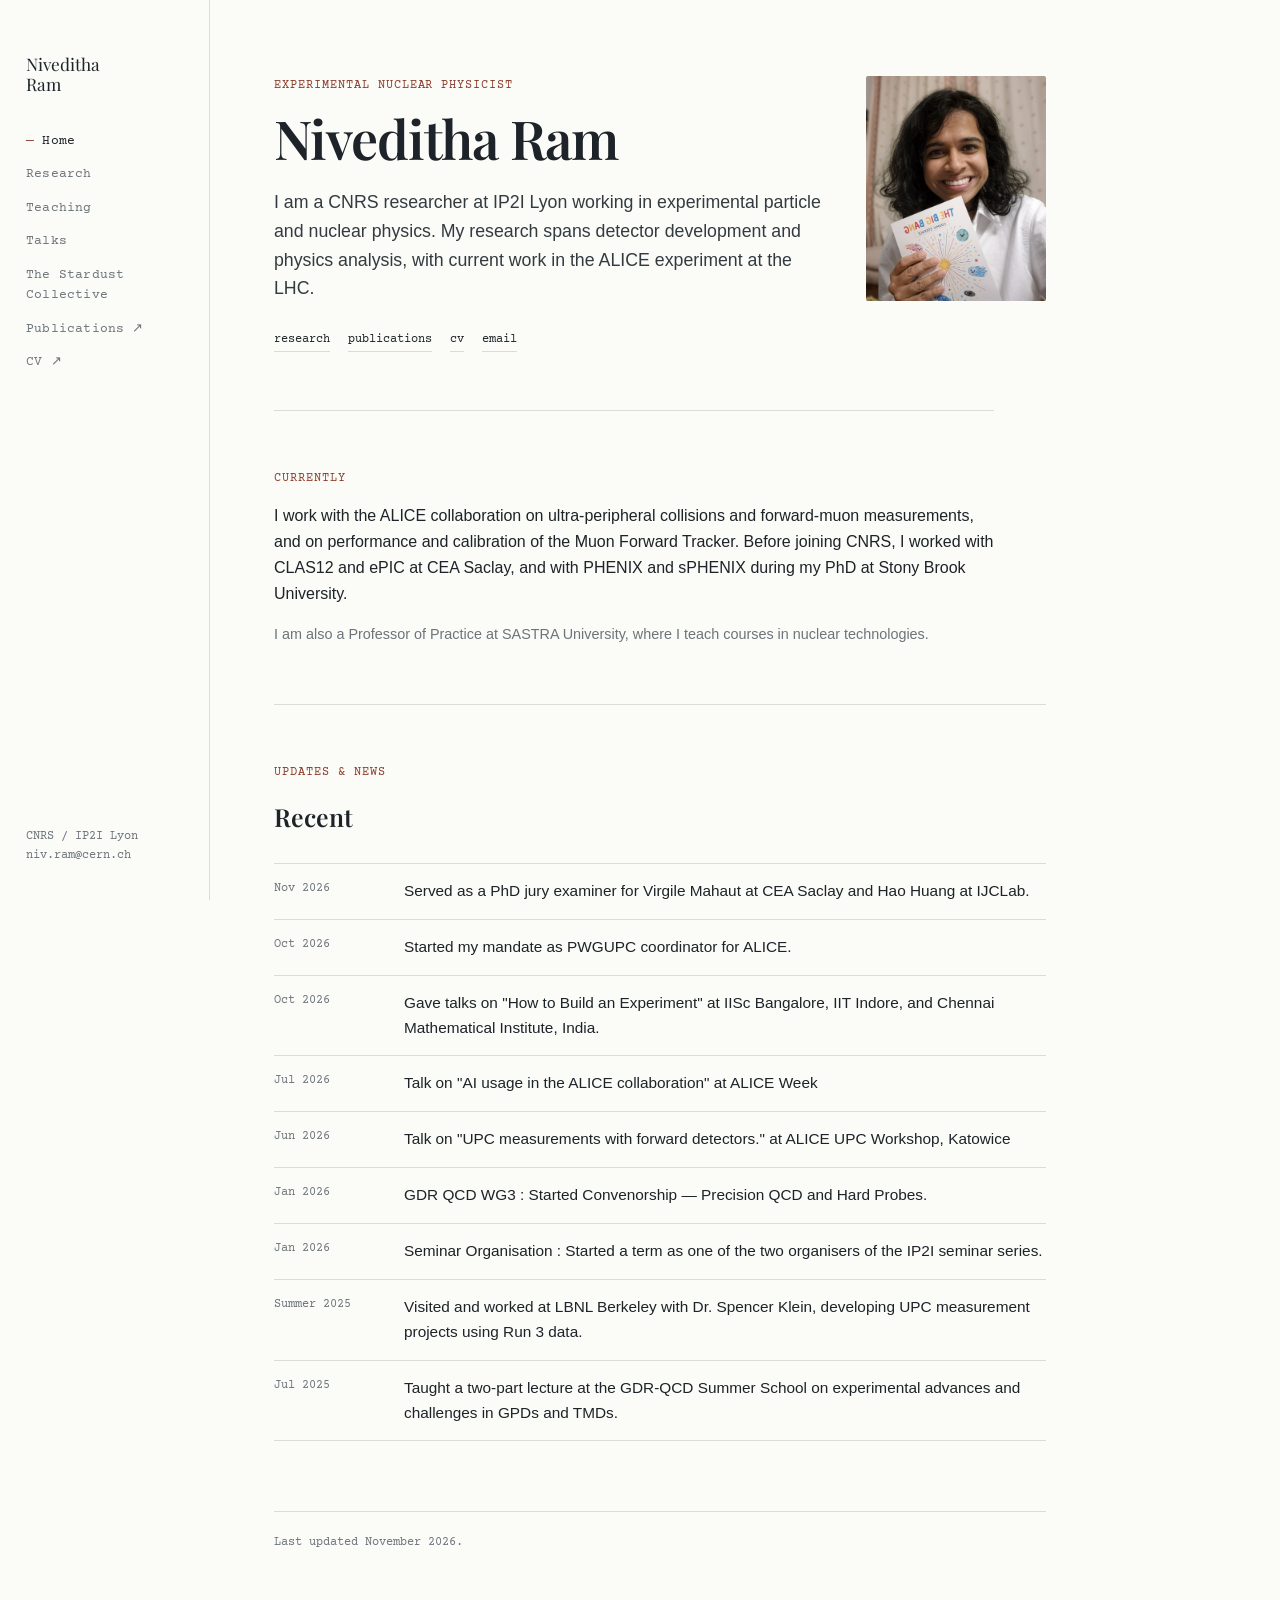
==== index.html @ 32805d79 "Add October 2026 ALICE PWGUPC coordinator mandate" ====
<!doctype html>
<html lang="en">
<head>
  <meta charset="utf-8">
  <meta name="viewport" content="width=device-width,initial-scale=1">
  <meta name="description" content="Niveditha Ram — experimental nuclear physicist at CNRS/IP2I Lyon.">
  <title>Niveditha Ram</title>
  <link rel="stylesheet" href="style.css">
</head>

<body>
<div class="layout">

  <aside class="sidebar">
    <a class="site-name" href="index.html">Niveditha<br>Ram</a>

    <nav class="nav" aria-label="Main navigation">
      <a class="active" href="index.html">Home</a>
      <a href="research.html">Research</a>
      <a href="teaching.html">Teaching</a>
      <a href="talks.html">Talks</a>
      <a href="stardust.html">The Stardust Collective</a>
      <a href="https://inspirehep.net/authors/1883829" target="_blank" rel="noopener">Publications ↗</a>
      <a href="assets/Niveditha_Ramasubramanian_CV.pdf">CV ↗</a>
    </nav>

    <div class="sidebar-foot">
      CNRS / IP2I Lyon<br>
      niv.ram@cern.ch
    </div>
  </aside>

  <main>

    <section class="intro-grid">
      <div>
        <div class="eyebrow">Experimental Nuclear Physicist</div>

        <h1>Niveditha Ram</h1>

        <p class="lede">
          I am a CNRS researcher at IP2I Lyon working in experimental particle and nuclear physics.
          My research spans detector development and physics analysis, with current work in the ALICE
          experiment at the LHC.
        </p>

        <div class="quicklinks">
          <a href="research.html">research</a>
          <a href="https://inspirehep.net/authors/1883829" target="_blank" rel="noopener">publications</a>
          <a href="assets/Niveditha_Ramasubramanian_CV.pdf">cv</a>
          <a href="mailto:niv.ram@cern.ch">email</a>
        </div>
      </div>

      <figure class="portrait">
        <img
          src="assets/profile.jpg"
          alt="Portrait of Niveditha Ram"
          onerror="this.parentElement.style.display='none'"
        >
      </figure>
    </section>


    <section class="section prose">
      <div class="eyebrow">Currently</div>

      <p>
        I work with the ALICE collaboration on ultra-peripheral collisions and forward-muon
        measurements, and on performance and calibration of the Muon Forward Tracker.
        Before joining CNRS, I worked with CLAS12 and ePIC at CEA Saclay, and with PHENIX
        and sPHENIX during my PhD at Stony Brook University.
      </p>

      <p class="small">
        I am also a Professor of Practice at SASTRA University, where I teach courses in
        nuclear technologies.
      </p>
    </section>


    <section class="section" id="news">
      <div class="eyebrow">Updates &amp; news</div>

      <h2>Recent</h2>

      <div class="news">

        <div class="news-row">
          <div class="news-date">Nov 2026</div>
          <div class="news-copy">
            Served as a PhD jury examiner for Virgile Mahaut at CEA Saclay
            and Hao Huang at IJCLab.
          </div>
        </div>

        <div class="news-row">
          <div class="news-date">Oct 2026</div>
          <div class="news-copy">
            Started my mandate as PWGUPC coordinator for ALICE.
          </div>
        </div>

        <div class="news-row">
          <div class="news-date">Oct 2026</div>
          <div class="news-copy">
            Gave talks on "How to Build an Experiment" at IISc Bangalore, IIT Indore,
            and Chennai Mathematical Institute, India.
          </div>
        </div>

        <div class="news-row">
          <div class="news-date">Jul 2026</div>
          <div class="news-copy">
            Talk on "AI usage in the ALICE collaboration" at ALICE Week
          </div>
        </div>

        <div class="news-row">
          <div class="news-date">Jun 2026</div>
          <div class="news-copy">
            Talk on "UPC measurements with forward detectors." at ALICE UPC Workshop, Katowice 
          </div>
        </div>

        <div class="news-row">
          <div class="news-date">Jan 2026</div>
          <div class="news-copy">
           GDR QCD WG3 : Started Convenorship — Precision QCD and Hard Probes.
          </div>
        </div>

        <div class="news-row">
          <div class="news-date">Jan 2026</div>
          <div class="news-copy">
         Seminar Organisation : Started a term as one of the two organisers of the IP2I seminar series.
          </div>
        </div>

        <div class="news-row">
          <div class="news-date">Summer 2025</div>
          <div class="news-copy">
       Visited and worked at LBNL Berkeley with Dr. Spencer Klein, developing UPC measurement projects using Run 3 data.
          </div>
        </div>

        <div class="news-row">
          <div class="news-date">Jul 2025</div>
          <div class="news-copy">
            Taught a two-part lecture at the GDR-QCD Summer School on experimental advances
            and challenges in GPDs and TMDs.
          </div>
        </div>

      </div>
    </section>


    <div class="footer">
      Last updated November 2026.
    </div>

  </main>
</div>
</body>
</html>
---- style.css ----
@import url('https://fonts.googleapis.com/css2?family=Courier+Prime:wght@400;700&family=Playfair+Display:wght@500;600&display=swap');

:root{
  --bg:#fbfbf8;
  --ink:#1d2328;
  --muted:#6d747a;
  --line:#d9dcd9;
  --accent:#8c3f2f;
  --soft:#f1f1ed;
  --ongoing:#355f55;
  --completed:#747a7d;
  --discontinued:#8c3f2f;
  --superseded:#8a7652;
  --installed:#355f55;
  --published:#4e5f7a;
}
*{box-sizing:border-box}
html{scroll-behavior:smooth}
body{margin:0;background:var(--bg);color:var(--ink);font-family:Arial,Helvetica,sans-serif;font-size:16px;line-height:1.62}
a{color:var(--ink);text-decoration-thickness:1px;text-underline-offset:3px}
a:hover{color:var(--accent)}
.layout{min-height:100vh;display:grid;grid-template-columns:210px minmax(0,1fr)}
.sidebar{position:fixed;inset:0 auto 0 0;width:210px;padding:54px 26px 34px;border-right:1px solid var(--line);display:flex;flex-direction:column;background:var(--bg)}
.site-name{font-family:'Playfair Display',serif;font-size:1.08rem;line-height:1.15;text-decoration:none;margin-bottom:34px}
.nav{display:flex;flex-direction:column;gap:7px}.nav a{font-family:'Courier Prime',monospace;font-size:.79rem;letter-spacing:.015em;text-decoration:none;color:var(--muted);padding:3px 0}.nav a:hover,.nav a.active{color:var(--ink)}.nav a.active::before{content:'— ';color:var(--accent)}
.sidebar-foot{margin-top:auto;font-family:'Courier Prime',monospace;font-size:.73rem;color:var(--muted)}
main{grid-column:2;max-width:900px;width:100%;padding:76px 64px 70px}
.eyebrow{font-family:'Courier Prime',monospace;font-size:.76rem;text-transform:uppercase;letter-spacing:.08em;color:var(--accent);margin-bottom:14px}
h1,h2,h3{font-family:'Playfair Display',serif;font-weight:600;margin:0;color:var(--ink)}
h1{font-size:clamp(2.05rem,4.2vw,3.45rem);line-height:1.05;letter-spacing:-.02em}
h2{font-size:1.55rem;margin-bottom:16px}h3{font-size:1.08rem}
.lede{font-size:1.11rem;max-width:690px;color:#333b40;margin:22px 0 0}
.intro-grid{display:grid;grid-template-columns:minmax(0,1fr) 180px;gap:42px;align-items:start}.portrait{width:180px;margin:0}.portrait img{width:100%;height:auto;display:block;border-radius:2px}.portrait figcaption{font-family:'Courier Prime',monospace;font-size:.68rem;color:var(--muted);margin-top:6px}
.quicklinks{display:flex;gap:18px;flex-wrap:wrap;margin-top:26px;font-family:'Courier Prime',monospace;font-size:.78rem}.quicklinks a{text-decoration:none;border-bottom:1px solid var(--line);padding-bottom:2px}
.section{padding-top:58px;margin-top:58px;border-top:1px solid var(--line)}
.prose{max-width:720px}.prose p{margin:0 0 16px}.small{font-size:.9rem;color:var(--muted)}
.news{margin-top:26px}.news-row{display:grid;grid-template-columns:110px 1fr;gap:20px;padding:15px 0;border-top:1px solid var(--line)}.news-row:last-child{border-bottom:1px solid var(--line)}.news-date{font-family:'Courier Prime',monospace;font-size:.76rem;color:var(--muted)}.news-copy{font-size:.96rem}.news-copy strong{font-weight:600}
.page-header{max-width:760px;margin-bottom:48px}.page-header p{color:var(--muted);max-width:650px;margin-top:15px}
.project{padding:25px 0 27px;border-top:1px solid var(--line)}.project:last-child{border-bottom:1px solid var(--line)}.project-top{display:flex;justify-content:space-between;gap:20px;align-items:baseline}.project h3{font-size:1.15rem}.project p{max-width:710px;margin:10px 0 12px}.meta{display:flex;gap:8px;flex-wrap:wrap;font-family:'Courier Prime',monospace;font-size:.7rem;text-transform:uppercase;letter-spacing:.035em}.tag{padding:2px 7px;border:1px solid var(--line);border-radius:2px;color:var(--muted)}.status{font-weight:700}.status.ongoing{color:var(--ongoing)}.status.complete{color:var(--complete)}.status.discontinued{color:var(--discontinued)}
.group-title{font-family:'Courier Prime',monospace;font-size:.78rem;text-transform:uppercase;letter-spacing:.08em;color:var(--accent);margin:50px 0 8px}.group-title:first-of-type{margin-top:0}
.teach-item,.talk-row{padding:20px 0;border-top:1px solid var(--line)}.teach-item:last-child,.talk-row:last-child{border-bottom:1px solid var(--line)}.teach-item h3{margin-bottom:4px}.teach-meta,.talk-meta{font-family:'Courier Prime',monospace;font-size:.74rem;color:var(--muted)}.teach-item p{max-width:710px;margin:9px 0 0}.talk-row{display:grid;grid-template-columns:95px 1fr;gap:20px}.talk-title{font-weight:600}.talk-place{color:var(--muted);font-size:.92rem;margin-top:2px}
.stardust-note{max-width:700px}.stardust-link{display:inline-block;margin-top:14px;font-family:'Courier Prime',monospace;font-size:.8rem}
.footer{margin-top:70px;padding-top:22px;border-top:1px solid var(--line);font-family:'Courier Prime',monospace;font-size:.72rem;color:var(--muted)}
@media(max-width:760px){.layout{display:block}.sidebar{position:static;width:auto;height:auto;border-right:0;border-bottom:1px solid var(--line);padding:22px 20px 17px}.site-name{margin-bottom:15px}.nav{flex-direction:row;gap:15px;overflow-x:auto;white-space:nowrap;padding-bottom:2px}.sidebar-foot{display:none}main{padding:42px 22px 55px;max-width:none}.intro-grid{grid-template-columns:1fr}.portrait{width:145px;order:-1}.news-row,.talk-row{grid-template-columns:1fr;gap:4px}.project-top{display:block}.project-top .meta{margin-top:8px}}
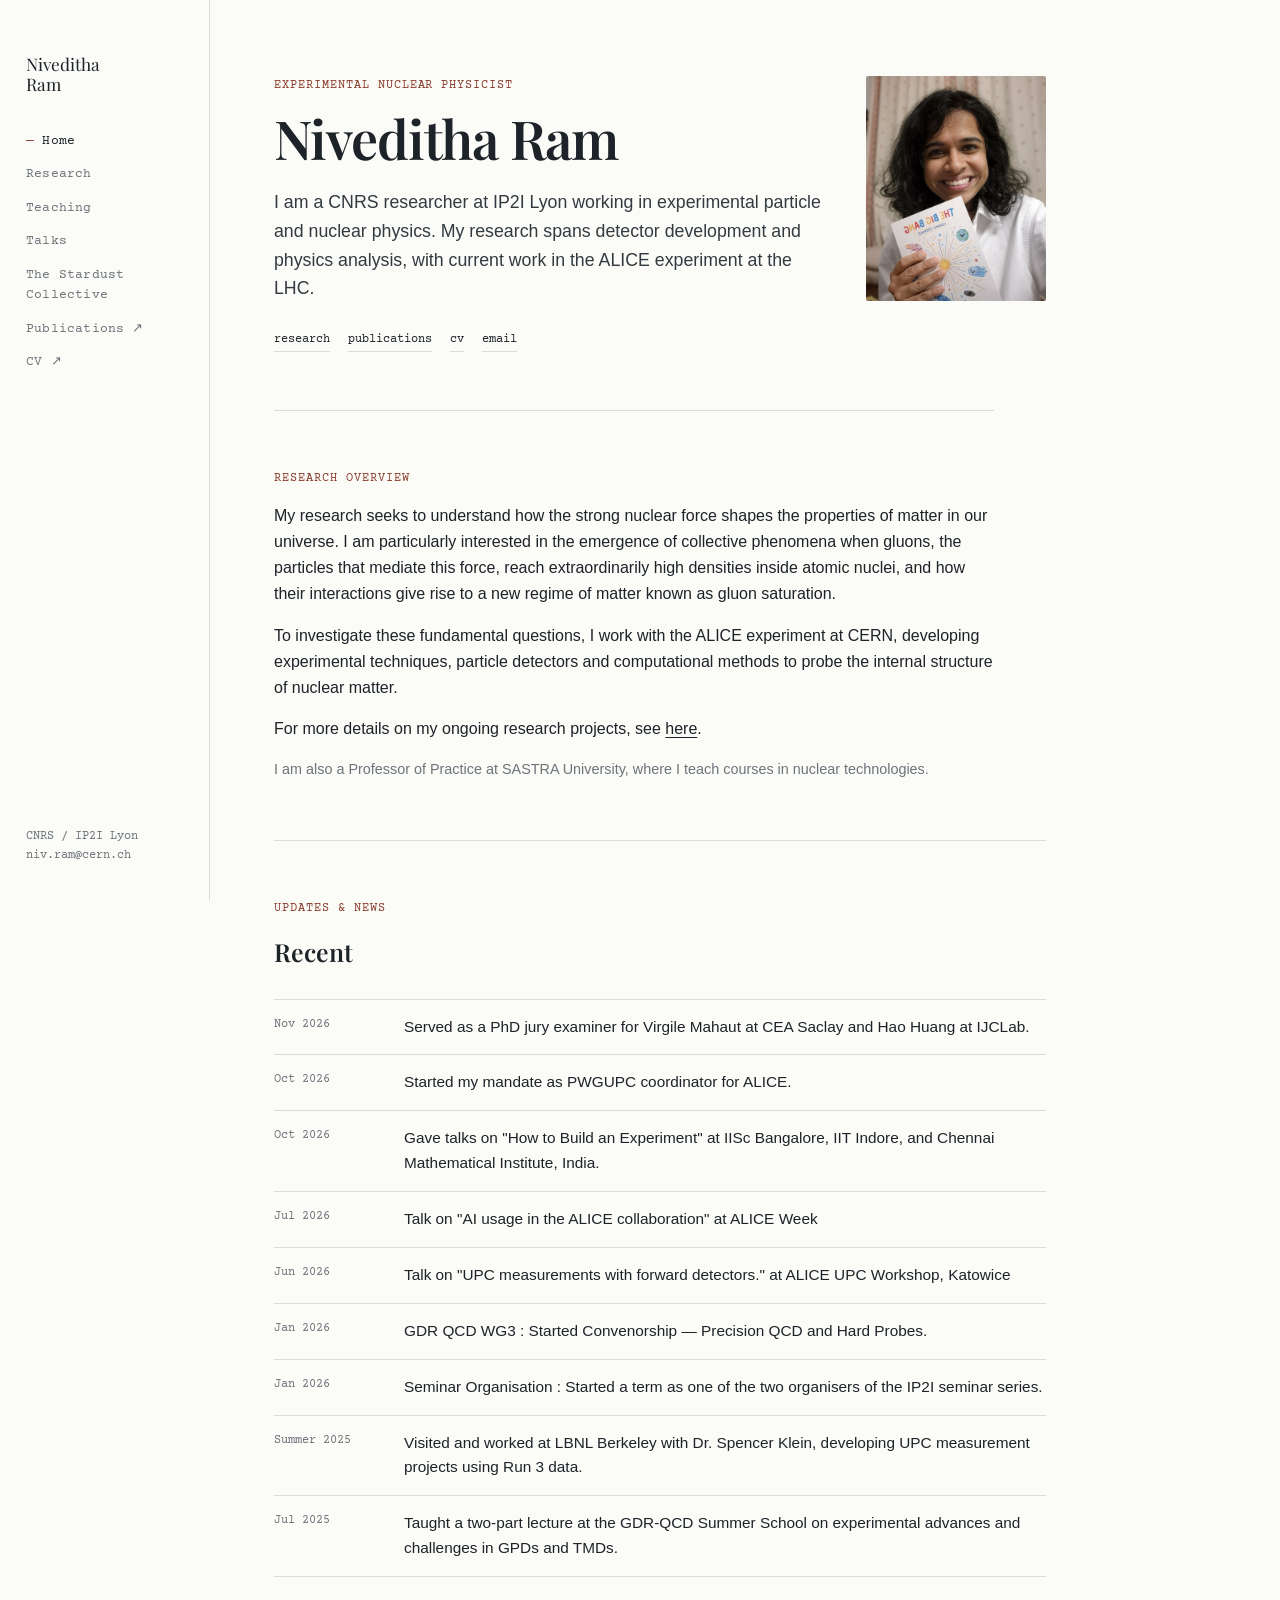
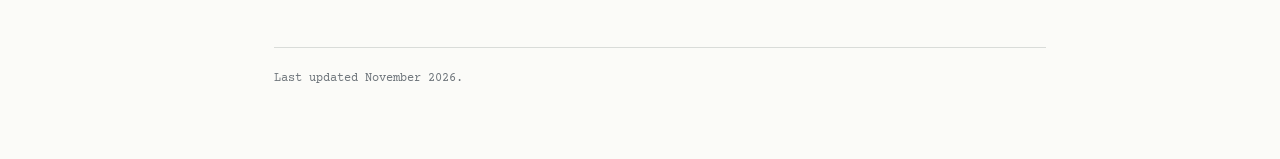
==== commit 5a169675: "Replace homepage Currently section with supplied research overview" ====
--- a/index.html
+++ b/index.html
@@ -63,13 +63,24 @@
 
 
     <section class="section prose">
-      <div class="eyebrow">Currently</div>
+      <div class="eyebrow">Research overview</div>
 
       <p>
-        I work with the ALICE collaboration on ultra-peripheral collisions and forward-muon
-        measurements, and on performance and calibration of the Muon Forward Tracker.
-        Before joining CNRS, I worked with CLAS12 and ePIC at CEA Saclay, and with PHENIX
-        and sPHENIX during my PhD at Stony Brook University.
+        My research seeks to understand how the strong nuclear force shapes the properties of
+        matter in our universe. I am particularly interested in the emergence of collective
+        phenomena when gluons, the particles that mediate this force, reach extraordinarily
+        high densities inside atomic nuclei, and how their interactions give rise to a new
+        regime of matter known as gluon saturation.
+      </p>
+
+      <p>
+        To investigate these fundamental questions, I work with the ALICE experiment at CERN,
+        developing experimental techniques, particle detectors and computational methods to
+        probe the internal structure of nuclear matter.
+      </p>
+
+      <p>
+        For more details on my ongoing research projects, see <a href="research.html">here</a>.
       </p>
 
       <p class="small">
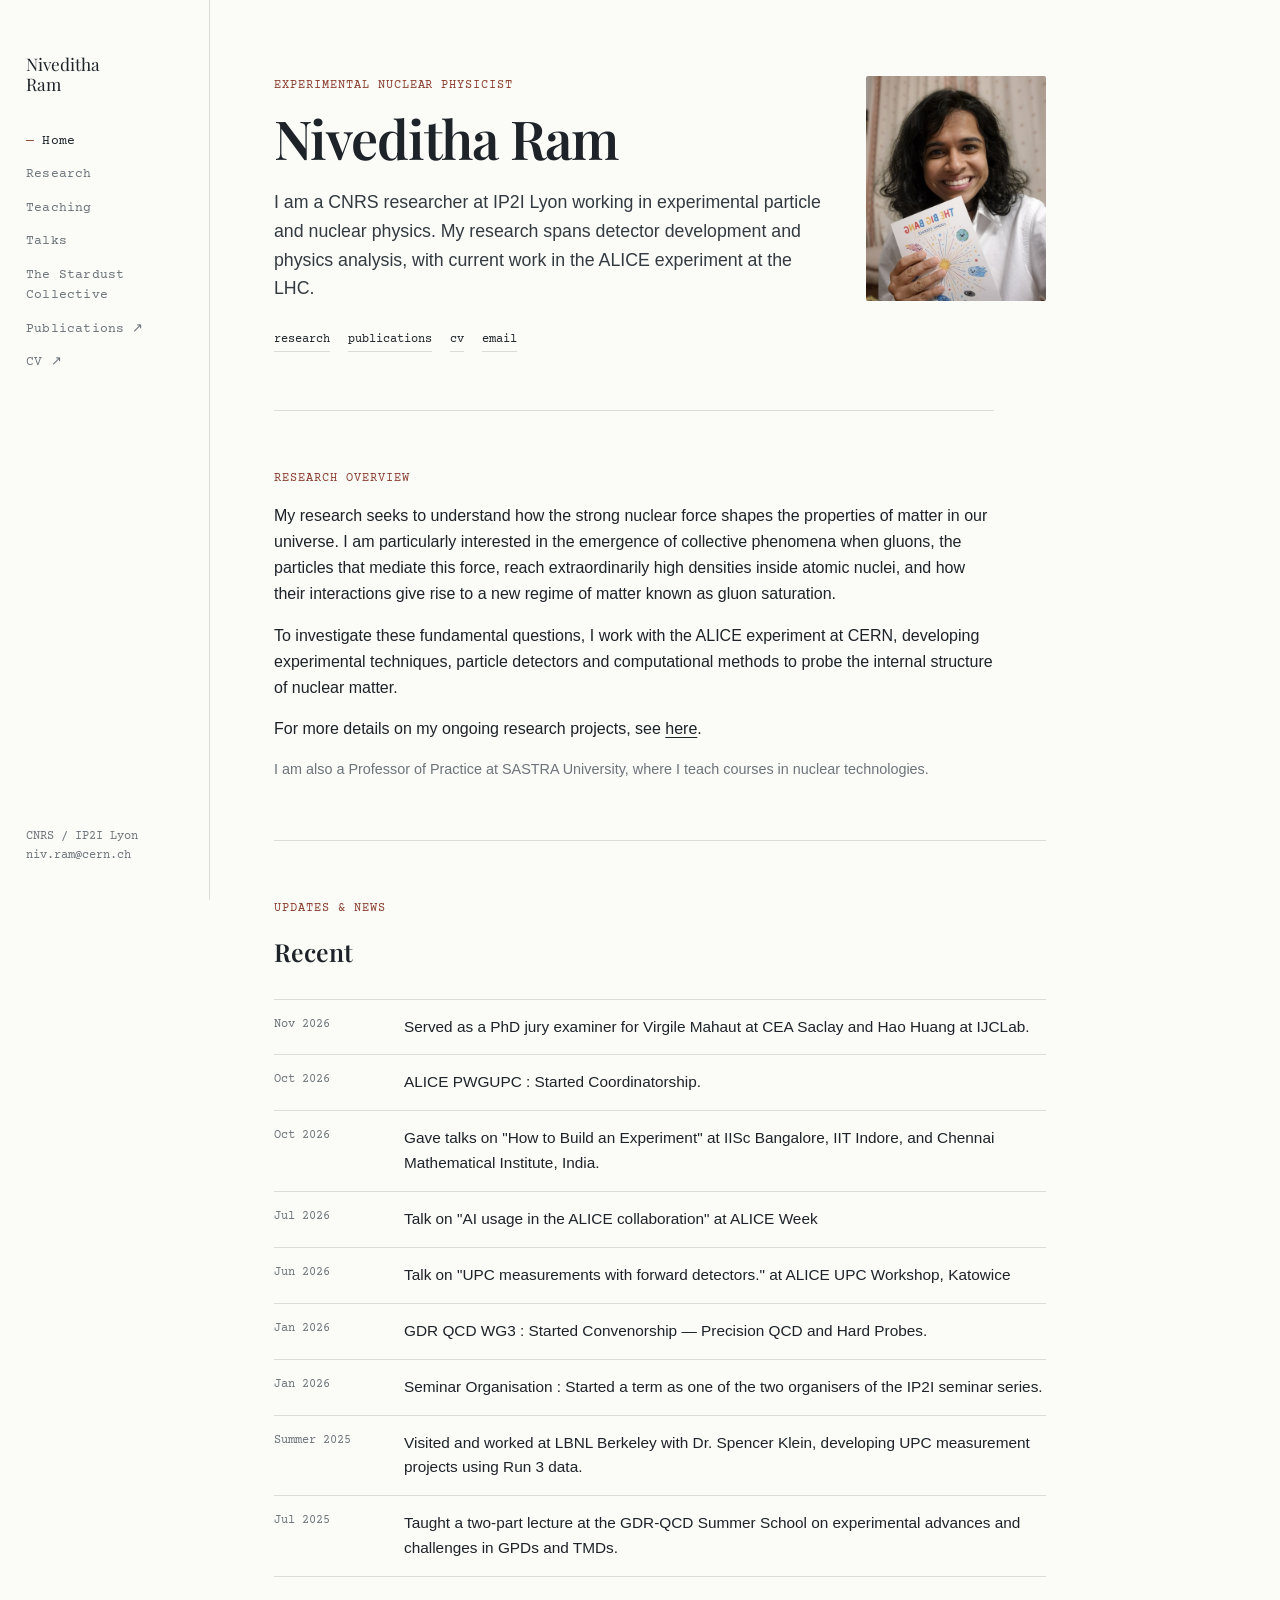
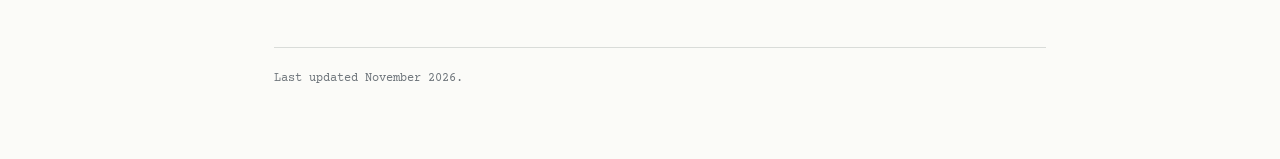
==== commit 647506a1: "Match ALICE PWGUPC update wording to convenorship entry" ====
--- a/index.html
+++ b/index.html
@@ -108,7 +108,7 @@
         <div class="news-row">
           <div class="news-date">Oct 2026</div>
           <div class="news-copy">
-            Started my mandate as PWGUPC coordinator for ALICE.
+            ALICE PWGUPC : Started Coordinatorship.
           </div>
         </div>
 
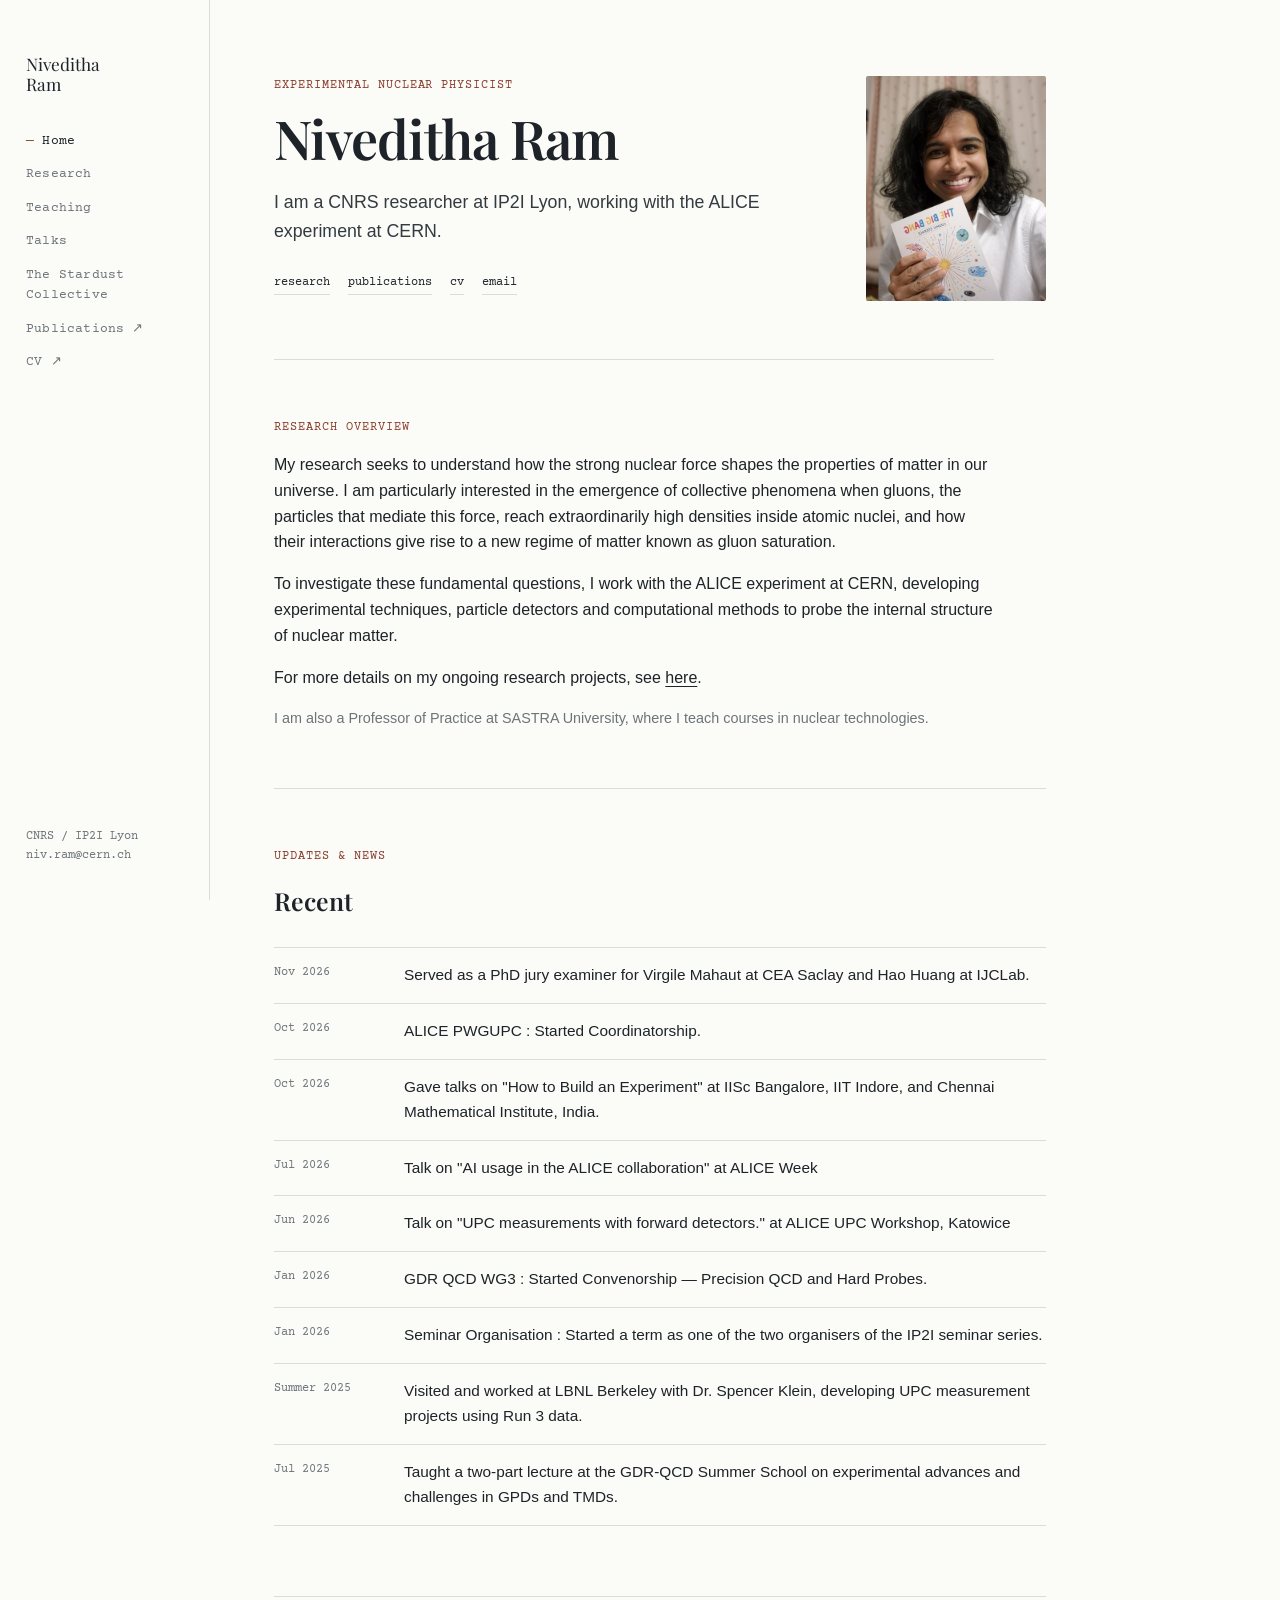
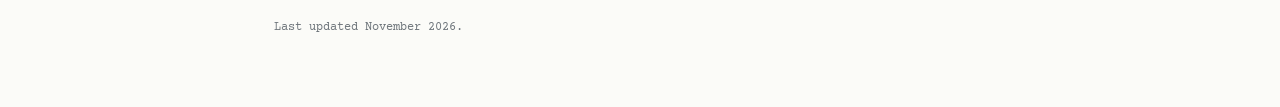
==== commit 60fa0d1b: "Condense homepage introduction to one sentence" ====
--- a/index.html
+++ b/index.html
@@ -39,9 +39,7 @@
         <h1>Niveditha Ram</h1>
 
         <p class="lede">
-          I am a CNRS researcher at IP2I Lyon working in experimental particle and nuclear physics.
-          My research spans detector development and physics analysis, with current work in the ALICE
-          experiment at the LHC.
+          I am a CNRS researcher at IP2I Lyon, working with the ALICE experiment at CERN.
         </p>
 
         <div class="quicklinks">
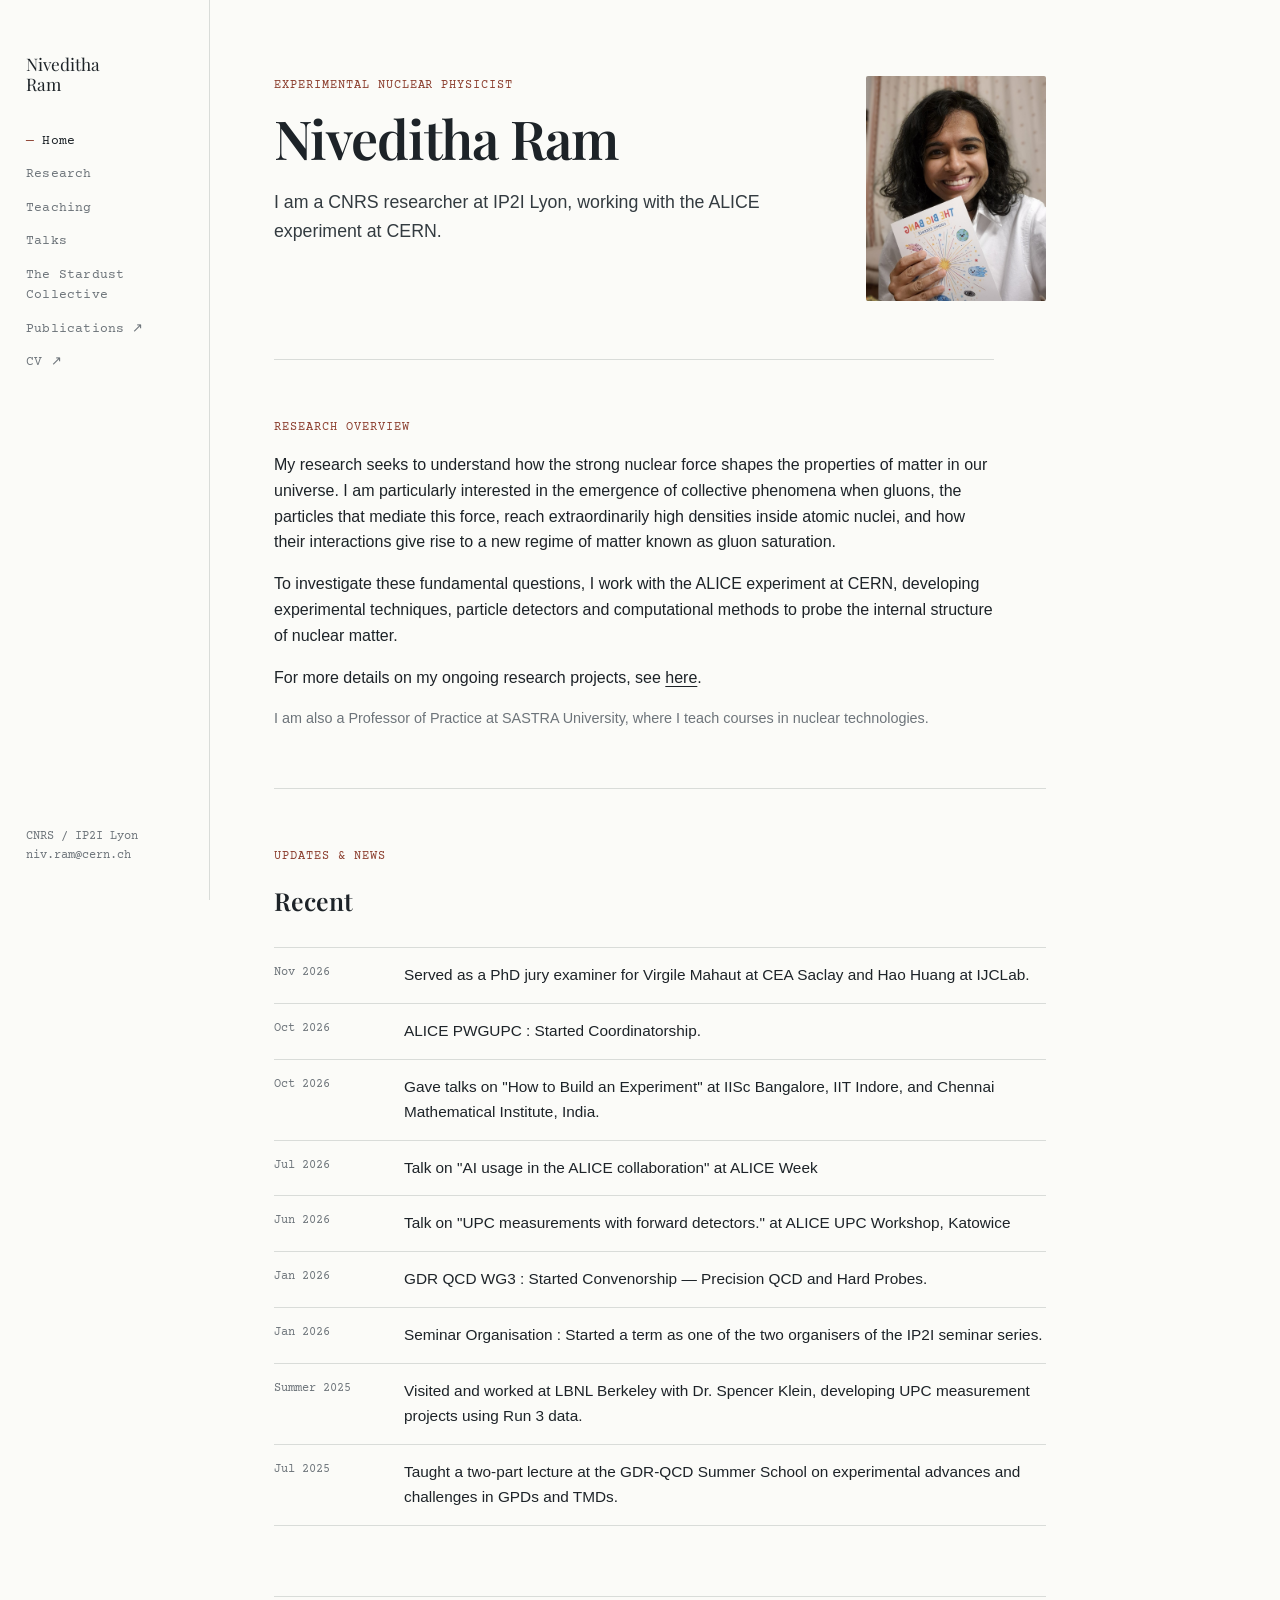
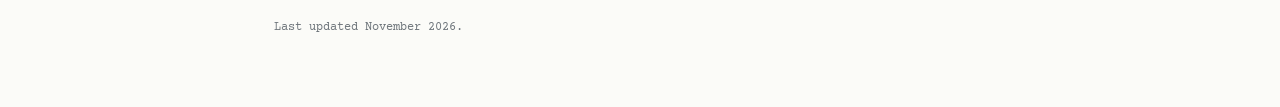
==== commit 3c7f2728: "Remove duplicate homepage research publications CV and email links" ====
--- a/index.html
+++ b/index.html
@@ -41,13 +41,6 @@
         <p class="lede">
           I am a CNRS researcher at IP2I Lyon, working with the ALICE experiment at CERN.
         </p>
-
-        <div class="quicklinks">
-          <a href="research.html">research</a>
-          <a href="https://inspirehep.net/authors/1883829" target="_blank" rel="noopener">publications</a>
-          <a href="assets/Niveditha_Ramasubramanian_CV.pdf">cv</a>
-          <a href="mailto:niv.ram@cern.ch">email</a>
-        </div>
       </div>
 
       <figure class="portrait">
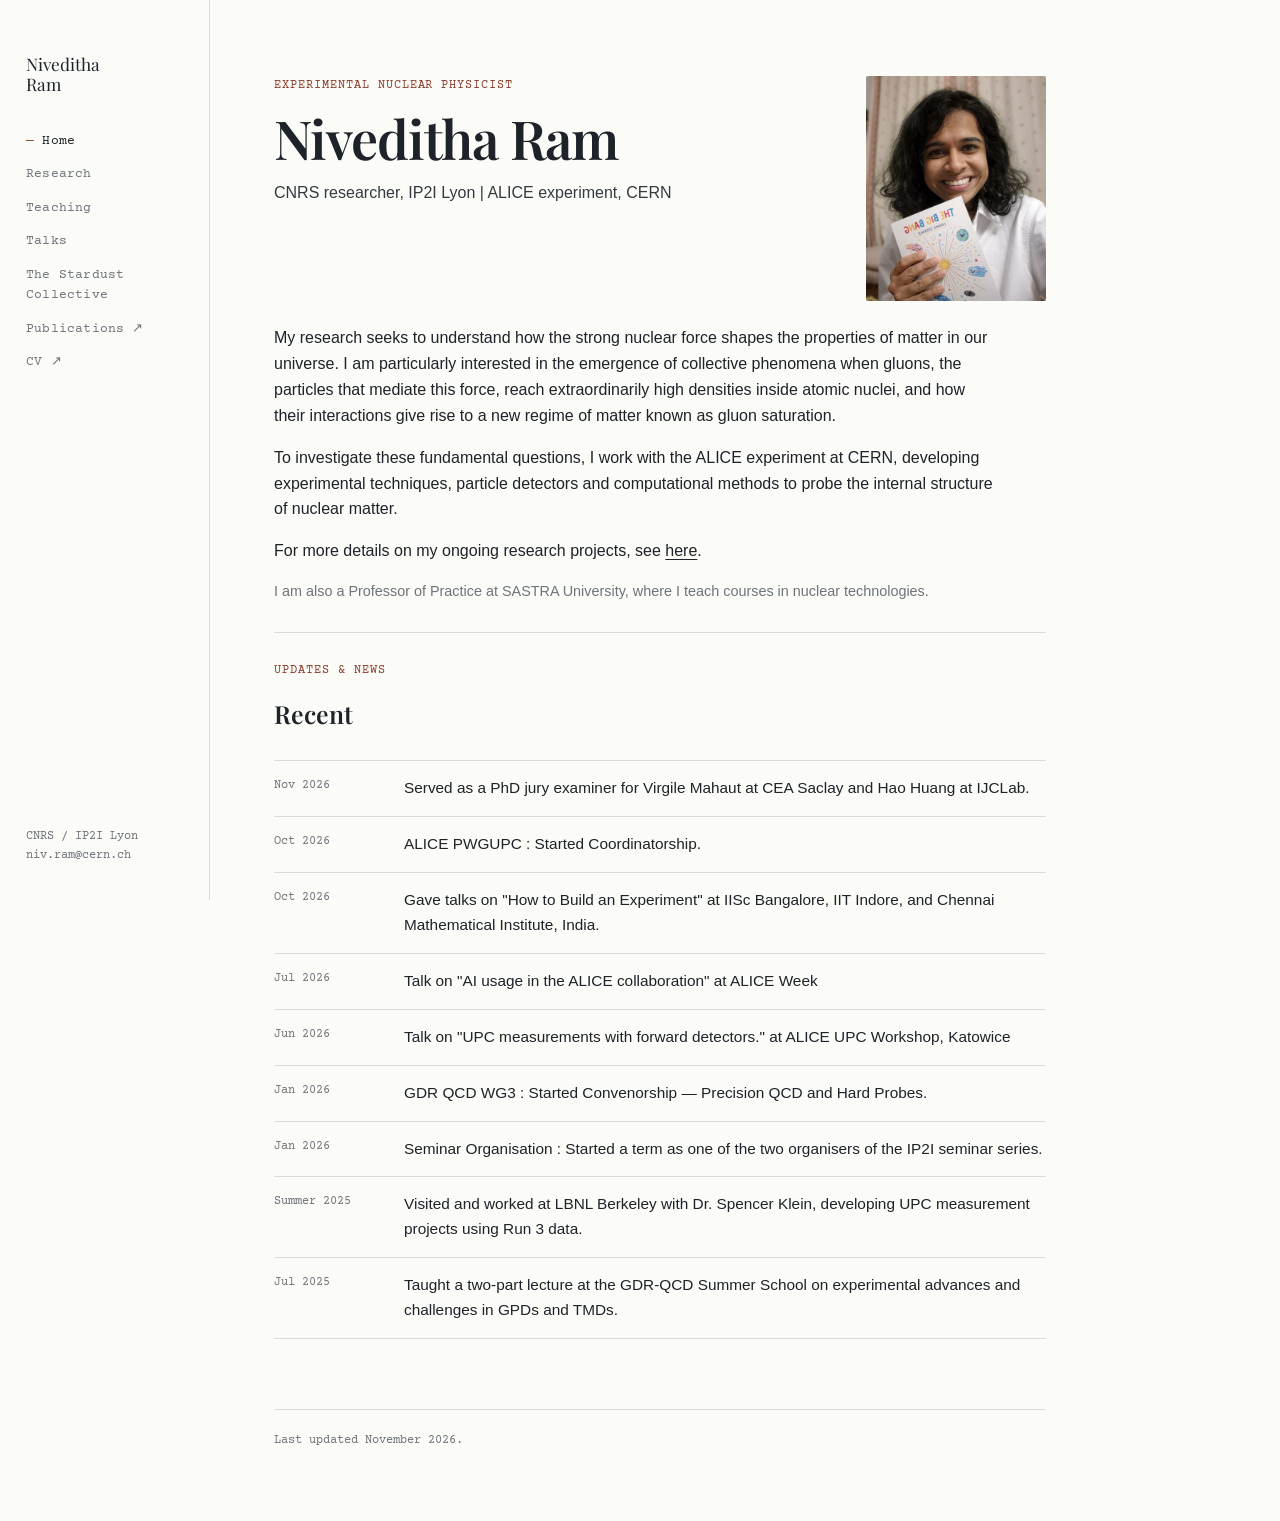
==== commit 36486c99: "Simplify homepage affiliation and remove research overview heading" ====
--- a/index.html
+++ b/index.html
@@ -30,7 +30,7 @@
     </div>
   </aside>
 
-  <main>
+  <main class="home">
 
     <section class="intro-grid">
       <div>
@@ -39,7 +39,7 @@
         <h1>Niveditha Ram</h1>
 
         <p class="lede">
-          I am a CNRS researcher at IP2I Lyon, working with the ALICE experiment at CERN.
+          CNRS researcher, IP2I Lyon | ALICE experiment, CERN
         </p>
       </div>
 
@@ -53,9 +53,7 @@
     </section>
 
 
-    <section class="section prose">
-      <div class="eyebrow">Research overview</div>
-
+    <section class="section prose research-overview">
       <p>
         My research seeks to understand how the strong nuclear force shapes the properties of
         matter in our universe. I am particularly interested in the emergence of collective
--- a/style.css
+++ b/style.css
@@ -33,6 +33,9 @@
 .intro-grid{display:grid;grid-template-columns:minmax(0,1fr) 180px;gap:42px;align-items:start}.portrait{width:180px;margin:0}.portrait img{width:100%;height:auto;display:block;border-radius:2px}.portrait figcaption{font-family:'Courier Prime',monospace;font-size:.68rem;color:var(--muted);margin-top:6px}
 .quicklinks{display:flex;gap:18px;flex-wrap:wrap;margin-top:26px;font-family:'Courier Prime',monospace;font-size:.78rem}.quicklinks a{text-decoration:none;border-bottom:1px solid var(--line);padding-bottom:2px}
 .section{padding-top:58px;margin-top:58px;border-top:1px solid var(--line)}
+.home .lede{font-size:1rem;margin-top:14px}
+.home .section{padding-top:28px;margin-top:28px}
+.home .research-overview{padding-top:0;margin-top:24px;border-top:0}
 .prose{max-width:720px}.prose p{margin:0 0 16px}.small{font-size:.9rem;color:var(--muted)}
 .news{margin-top:26px}.news-row{display:grid;grid-template-columns:110px 1fr;gap:20px;padding:15px 0;border-top:1px solid var(--line)}.news-row:last-child{border-bottom:1px solid var(--line)}.news-date{font-family:'Courier Prime',monospace;font-size:.76rem;color:var(--muted)}.news-copy{font-size:.96rem}.news-copy strong{font-weight:600}
 .page-header{max-width:760px;margin-bottom:48px}.page-header p{color:var(--muted);max-width:650px;margin-top:15px}
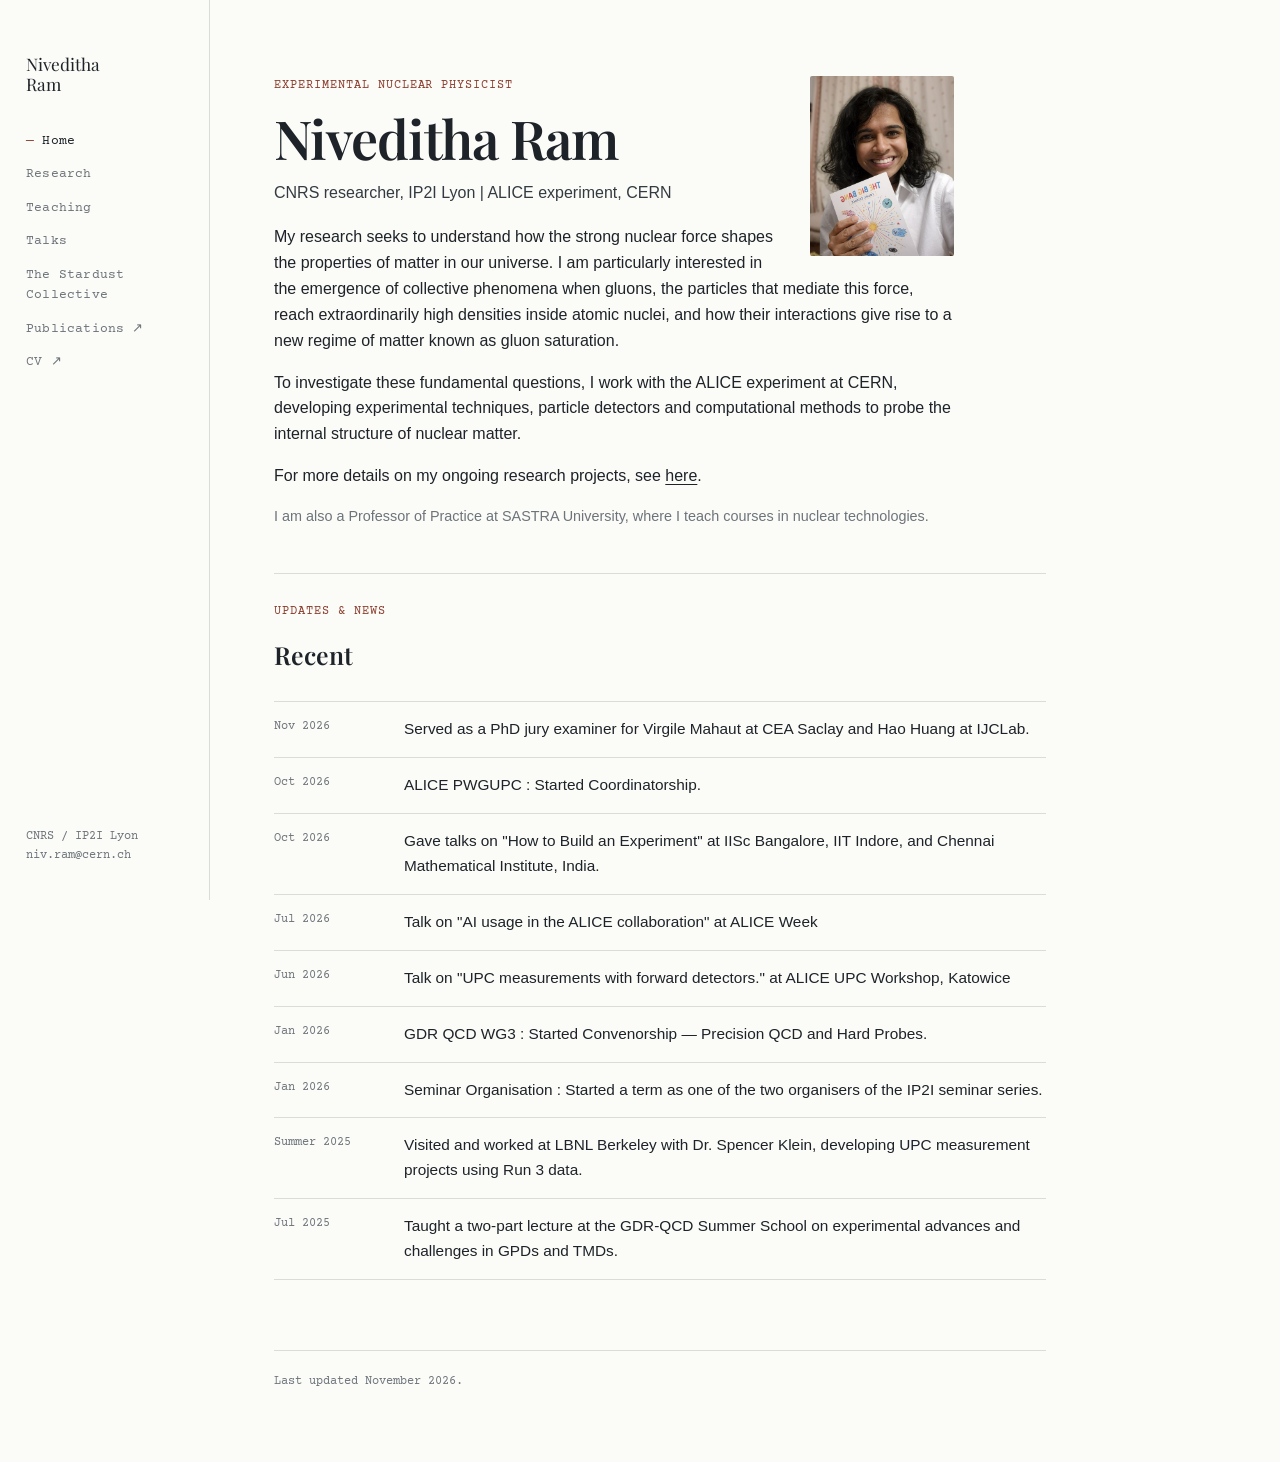
==== commit e5a61b10: "Reflow homepage introduction and research beside the portrait" ====
--- a/index.html
+++ b/index.html
@@ -5,7 +5,7 @@
   <meta name="viewport" content="width=device-width,initial-scale=1">
   <meta name="description" content="Niveditha Ram — experimental nuclear physicist at CNRS/IP2I Lyon.">
   <title>Niveditha Ram</title>
-  <link rel="stylesheet" href="style.css">
+  <link rel="stylesheet" href="style.css?v=20261126-flow">
 </head>
 
 <body>
@@ -32,17 +32,7 @@
 
   <main class="home">
 
-    <section class="intro-grid">
-      <div>
-        <div class="eyebrow">Experimental Nuclear Physicist</div>
-
-        <h1>Niveditha Ram</h1>
-
-        <p class="lede">
-          CNRS researcher, IP2I Lyon | ALICE experiment, CERN
-        </p>
-      </div>
-
+    <section class="home-intro">
       <figure class="portrait">
         <img
           src="assets/profile.jpg"
@@ -50,32 +40,39 @@
           onerror="this.parentElement.style.display='none'"
         >
       </figure>
-    </section>
 
+      <div class="eyebrow">Experimental Nuclear Physicist</div>
 
-    <section class="section prose research-overview">
-      <p>
-        My research seeks to understand how the strong nuclear force shapes the properties of
-        matter in our universe. I am particularly interested in the emergence of collective
-        phenomena when gluons, the particles that mediate this force, reach extraordinarily
-        high densities inside atomic nuclei, and how their interactions give rise to a new
-        regime of matter known as gluon saturation.
+      <h1>Niveditha Ram</h1>
+
+      <p class="lede">
+        CNRS researcher, IP2I Lyon | ALICE experiment, CERN
       </p>
 
-      <p>
-        To investigate these fundamental questions, I work with the ALICE experiment at CERN,
-        developing experimental techniques, particle detectors and computational methods to
-        probe the internal structure of nuclear matter.
-      </p>
+      <div class="prose research-overview">
+        <p>
+          My research seeks to understand how the strong nuclear force shapes the properties of
+          matter in our universe. I am particularly interested in the emergence of collective
+          phenomena when gluons, the particles that mediate this force, reach extraordinarily
+          high densities inside atomic nuclei, and how their interactions give rise to a new
+          regime of matter known as gluon saturation.
+        </p>
 
-      <p>
-        For more details on my ongoing research projects, see <a href="research.html">here</a>.
-      </p>
+        <p>
+          To investigate these fundamental questions, I work with the ALICE experiment at CERN,
+          developing experimental techniques, particle detectors and computational methods to
+          probe the internal structure of nuclear matter.
+        </p>
 
-      <p class="small">
-        I am also a Professor of Practice at SASTRA University, where I teach courses in
-        nuclear technologies.
-      </p>
+        <p>
+          For more details on my ongoing research projects, see <a href="research.html">here</a>.
+        </p>
+
+        <p class="small">
+          I am also a Professor of Practice at SASTRA University, where I teach courses in
+          nuclear technologies.
+        </p>
+      </div>
     </section>
 
 
--- a/style.css
+++ b/style.css
@@ -35,7 +35,9 @@
 .section{padding-top:58px;margin-top:58px;border-top:1px solid var(--line)}
 .home .lede{font-size:1rem;margin-top:14px}
 .home .section{padding-top:28px;margin-top:28px}
-.home .research-overview{padding-top:0;margin-top:24px;border-top:0}
+.home-intro{display:flow-root;max-width:680px}
+.home-intro .portrait{float:right;width:144px;margin:0 0 16px 28px}
+.home .research-overview{padding-top:0;margin-top:18px;border-top:0;max-width:none}
 .prose{max-width:720px}.prose p{margin:0 0 16px}.small{font-size:.9rem;color:var(--muted)}
 .news{margin-top:26px}.news-row{display:grid;grid-template-columns:110px 1fr;gap:20px;padding:15px 0;border-top:1px solid var(--line)}.news-row:last-child{border-bottom:1px solid var(--line)}.news-date{font-family:'Courier Prime',monospace;font-size:.76rem;color:var(--muted)}.news-copy{font-size:.96rem}.news-copy strong{font-weight:600}
 .page-header{max-width:760px;margin-bottom:48px}.page-header p{color:var(--muted);max-width:650px;margin-top:15px}
@@ -45,3 +47,5 @@
 .stardust-note{max-width:700px}.stardust-link{display:inline-block;margin-top:14px;font-family:'Courier Prime',monospace;font-size:.8rem}
 .footer{margin-top:70px;padding-top:22px;border-top:1px solid var(--line);font-family:'Courier Prime',monospace;font-size:.72rem;color:var(--muted)}
 @media(max-width:760px){.layout{display:block}.sidebar{position:static;width:auto;height:auto;border-right:0;border-bottom:1px solid var(--line);padding:22px 20px 17px}.site-name{margin-bottom:15px}.nav{flex-direction:row;gap:15px;overflow-x:auto;white-space:nowrap;padding-bottom:2px}.sidebar-foot{display:none}main{padding:42px 22px 55px;max-width:none}.intro-grid{grid-template-columns:1fr}.portrait{width:145px;order:-1}.news-row,.talk-row{grid-template-columns:1fr;gap:4px}.project-top{display:block}.project-top .meta{margin-top:8px}}
+
+@media(max-width:760px){.home-intro .portrait{float:none;width:112px;margin:0 0 20px}}
